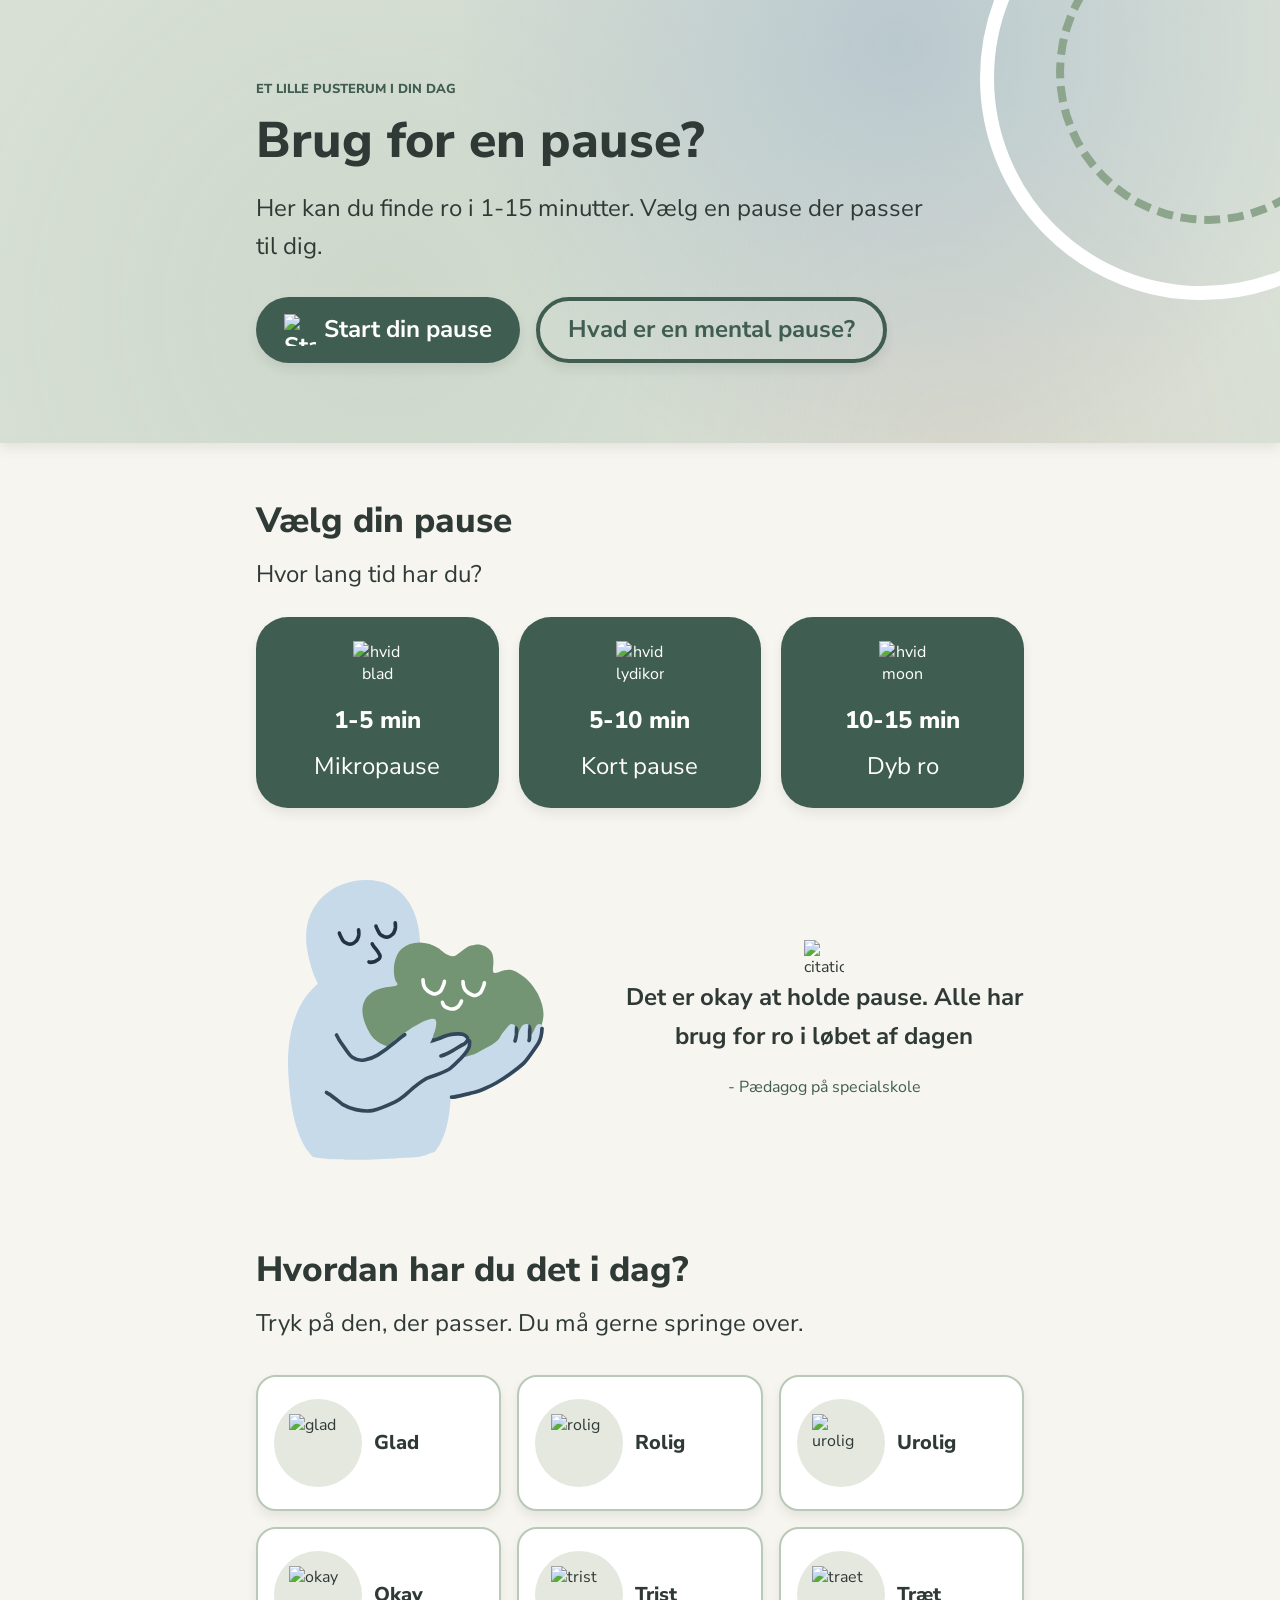
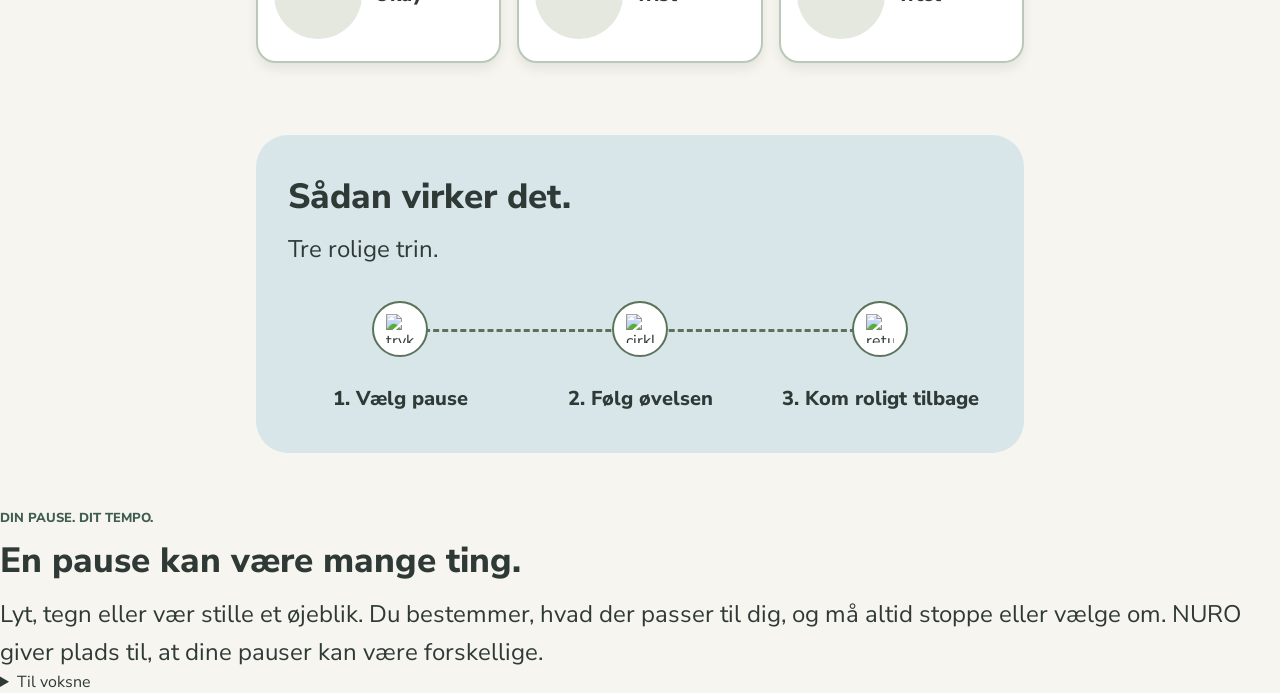
==== forside.html @ b4e73c33 "repository oprettet og tilføjet det jeg har indtil videre - html delen af forsiden, det meste af css" ====
<!DOCTYPE html>
<html lang="da">
<html lang="da">
<head>
    <meta charset="UTF-8">
    <meta name="viewport" content="width=device-width, initial-scale=1.0">
    <title>NURO-Giv hjernen en pause</title>

    <link rel="stylesheet" href="/css/forside.css">

    <link rel="preconnect" href="https://fonts.googleapis.com">
    <link rel="preconnect" href="https://fonts.gstatic.com" crossorigin>
    <link href="https://fonts.googleapis.com/css2?family=Nunito+Sans:ital,opsz,wght@0,6..12,200..1000;1,6..12,200..1000&display=swap" rel="stylesheet">
</head>

<header></header>

<body>
<main>
    <!-- Forside -->
     <section class="forside-sektion" aria-labelledby="forside-overskrift">
        <div class="forside-indhold">
            <p class="overtekst">Et lille pusterum i din dag</p>

            <h1>Brug for en pause?</h1>
            <p>Her kan du finde ro i 1-15 minutter. Vælg en pause der passer til dig.</p>
        
            <div class="forside-knapper">
                <a href="/pauser.html" class="start-pause-knap">
                    <img src="/img/ikoner/playknap-hvid.svg" alt="Start pause" class="play-knap">
                    Start din pause</a>
                
                <a href="/pauser.html" class="mental-pause-knap">Hvad er en mental pause?</a>
            </div>
        </div>
    </section>
    

     <!-- Pausevalg -->
    <section class="pauser-sektion" aria-labelledby="pauser-overskrift">
        <div class="pauser-indhold">
            <h2>Vælg din pause</h2>
            <p>Hvor lang tid har du?</p>

            <ul class="pauser-kort" role="list">
                <li>
                    <a href="/pauser.html" class="pause-minutter">
                    <img src="/img/ikoner/bladhvid.svg" alt="hvid blad" class="pause-ikon">
                    <span class="pause-tid">1-5 min</span>
                    <span class="pause-navn">Mikropause</span>
                </a>
                </li>

                <li>
                    <a href="/pauser.html" class="pause-minutter">
                    <img src="/img/ikoner/lydhvid.svg" alt="hvid lydikon" class="pause-ikon">
                    <span class="pause-tid">5-10 min</span>
                    <span class="pause-navn">Kort pause</span> 
                </a>
                </li>

                <li>
                    <a href="/pauser.html" class="pause-minutter">
                    <img src="/img/ikoner/moonhvid.svg" alt="hvid moon" class="pause-ikon">
                    <span class="pause-tid">10-15 min</span>
                    <span class="pause-navn">Dyb ro</span>
                </a>
                </li>
            </ul>
        </div>
    </section>


    <!-- Citat -->
    <aside class="citat-sektion" aria-label="Citat">
        <div class="citat-indhold">
            <img src="/img/figur.svg" alt="Blå figur" class="citat-billede">
        
            <div class="citat-tekst-indhold">
                <img src="/img/ikoner/citationstegn.svg" alt="citationstegn" class="citat-ikon">
        
                <blockquote>
                    <p class="citat-tekst">Det er okay at holde pause.
                    Alle har brug for ro i løbet af dagen</p>
                </blockquote>
                <p class="citat-person">- Pædagog på specialskole</p>
            </div>
        </div>
    </aside>


    <!-- Følelsesvælger -->
    <section class="stemning-sektion" aria-labelledby="stemning-overskrift">
        <h2 id="stemning-overskrift">Hvordan har du det i dag?
        </h2>
        <p id="stemning-help">Tryk på den, der passer. Du må gerne springe over.</p>

            <!--skjulte radio knapper til at vælge kun én ting ad gangen -->

            <!-- fieldset og legenend---- -->
        <fieldset class="stemninger" aria-describedby="stemning-help">
            <legend class="skjult">Vælg din stemning</legend>
        
            <input type="radio" name="stemning" id="glad" class="skjult-radio">
            <label for="glad" class="stemnings-knapper">
                <span class="ikon-cirkel"><img src="/img/ikoner/glad.svg" alt="glad"></span>
                <span class="stemning-tekst">Glad</span>

                <span class="stemning-check" aria-hidden="true">✓</span>
                <!-- ✓✓✓✓✓✓✓check check check✓✓✓✓✓✓✓✓ -->
            </label>

            <input type="radio" name="stemning" id="rolig" class="skjult-radio">
            <label for="rolig" class="stemnings-knapper">
                <span class="ikon-cirkel"><img src="/img/ikoner/rolig.svg" alt="rolig"></span>
                <span class="stemning-tekst">Rolig</span>
                <span class="stemning-check" aria-hidden="true">✓</span>
            </label>
      
            <input type="radio" name="stemning" id="urolig" class="skjult-radio">
            <label for="urolig" class="stemnings-knapper">
                <span class="ikon-cirkel"><img src="/img/ikoner/urolig.svg" alt="urolig"></span>
                <span class="stemning-tekst">Urolig</span>
                <span class="stemning-check" aria-hidden="true">✓</span>
            </label>

            <input type="radio" name="stemning" id="okay" class="skjult-radio">
            <label for="okay" class="stemnings-knapper">
                <span class="ikon-cirkel"><img src="/img/ikoner/okay.svg" alt="okay"></span>
                <span class="stemning-tekst">Okay</span>
                <span class="stemning-check" aria-hidden="true">✓</span>
            </label>

            <input type="radio" name="stemning" id="trist" class="skjult-radio">
            <label for="trist" class="stemnings-knapper">
                <span class="ikon-cirkel"><img src="/img/ikoner/trist.svg" alt="trist"></span>
                <span class="stemning-tekst">Trist</span>
                <span class="stemning-check" aria-hidden="true">✓</span>
            </label>

            <input type="radio" name="stemning" id="traet" class="skjult-radio">
            <label for="traet" class="stemnings-knapper">
                <span class="ikon-cirkel"><img src="/img/ikoner/tireeed.svg" alt="traet"></span>
                <span class="stemning-tekst">Træt</span>
                <span class="stemning-check" aria-hidden="true">✓</span>
            </label>
        </fieldset>

        <!-- Forslags boks der popper frem -->
        <aside class="forslag" aria-labelledby="forslag-overskrift">
            <div class="forslag-indhold">
                <h3 class="forslag-label">FORSLAG TIL DIG</h3>
                <p class="forslag-tekst">Når man er <strong>urolig</strong>, kan det hjælpe at trække vejret roligt.</p>
            </div>

            <a href="/pauser.html" class="forslag-knap">Prøv vejrtrækning</a>
        </aside>
    </section>


    <!-- Sådan virker det -->
    <section class="trin-sektion" aria-labelledby="trin-overskrift"> 
        <div class="trin-indhold">
            <h2>Sådan virker det.</h2>
            <p>Tre rolige trin.</p>

            <ol class="trin-kort" role="list">
                <li class="trin">
                    <span class="trin-cirkel">
                        <img src="/img/ikoner/tryk.svg" alt="tryk">
                    </span>
                    <span class="trin-tekst">
                        <span class="trin-nummer" aria-hidden="true">1.</span> Vælg pause
                    </span>
                </li>

                <li class="trin">
                    <span span class="trin-cirkel">
                        <img src="/img/ikoner/cirkler.svg" alt="cirkler">
                    </span>
                    <span class="trin-tekst"><span
                        span class="trin-nummer">2.</span> Følg øvelsen
                    </span>

                </li>

                <li class="trin">
                    <span class="trin-cirkel">
                        <img src="/img/ikoner/retur.svg" alt="retur">
                    </span>
                    <span class="trin-tekst">
                        <span class="trin-nummer">3.</span> Kom roligt tilbage
                    </span>
                </li>
            </ol>
        </div> 
    </section>


    <!-- Om NURO -->
    <section class="om-nuro-sektion">
        <div class="om-nuro-indhold">
            <p class="overtekst">Din pause. Dit tempo.</p>

            <h2>En pause kan være mange ting.</h2>
            <p>Lyt, tegn eller vær stille et øjeblik. Du bestemmer, hvad der passer til dig, og må altid stoppe eller vælge om. NURO giver plads til, at dine pauser kan være forskellige.</p>

            <!-- bruger detals tag til at åbne til "de voksne" afsnit-->
            <details class="til-voksne">
                <summary>Til voksne</summary>
                <p> NURO er tænkt som et pædagogisk redskab til små pauser i skoledagen. Giv eleven tid til at vælge, og tilbyd hjælp, hvis der er brug for det. Pausen kan tilpasses sammen med en voksen.</p>
            </details>
        </div>
    </section>
</main>


<footer></footer>


</body>
</html>
---- css/forside.css ----
/* mobile first approach */
/* https://getbootstrap.com/docs/5.3/layout/breakpoints/ = 768px som standardværdi
--> 768px=48rem */
*{
    box-sizing: border-box;
    margin: 0;
}
body{
    font-family: "nunito sans", sans-serif;
    background-color: #F7F5F0;
    color: #2F3A36;
}


/* HEADER */


/* generel styling */
h1{
  margin-bottom: 1rem;
  font-size: 40px;
  font-weight: 800;
  line-height: 1.25;
}
h2{
  font-size: 30px;
  font-weight: 800;
  margin-bottom: 0.75rem;
  line-height: 1.25;
}
h3{
  font-size: 20px;
  line-height: 1.4;
}
p{
  font-size: 20px;
  line-height: 1.6;
}
img{
  display: block;
  max-width: 100%;
  height: auto;
}
a{
  text-decoration: none;
}
/* synlig markering med tastatur */
a:focus-visible{
  outline: 0.25rem solid #2F3A36;
  outline-offset: 0.25rem;
}
.overtekst{
  font-size: 13px;
  font-weight: 800;
  line-height: 1.4;
  text-transform: uppercase;
  color: #3F5D51;
  margin-bottom: 0.75rem;
}
@media screen and (min-width:769px){
  h1{
    font-size: 50px;
  }
  h2{
    font-size: 35px;
  }
  p{
    font-size: 24px;
  }
}
/* Startside START */
.forside-sektion{
  position: relative;
  overflow: hidden;
  padding: 6rem 1.5rem;
  background:
  radial-gradient(circle at 70% 10%, #a3b8c996 0px, transparent 450px),
  radial-gradient(circle at 30% 70%, #b8c9b860 0px, transparent 500px),
  radial-gradient(circle at 75% 100%, #d9cfc07c 0px, transparent 350px),
  #b8c9b87a;
  box-shadow: 0 6px 12px rgba(0, 0, 0, 0.075);
}
/* bruger ::before og ::after til cirklerne på startsiden */
.forside-sektion::before{
  content: "";
  /* tom pseudo-element tegner cirklerne bag indhold */
  position: absolute;
  z-index: 0;
  /* noter */
  width: 18.75rem;
  height: 18.75rem;
  top: -7.5rem;
  right: -7.5rem;
  border: 0.9rem solid white;
  border-radius: 50%;
  pointer-events: none;
  /* skal ikke ligne at man kan trykke på den */
}
.forside-sektion::after{
  content: "";
  position: absolute;
  z-index: 0;
  width: 12.5rem;
  height: 12.5rem;
  top: -4.6rem;
  right: -4.6rem;
  border: 0.5rem dashed #8DA58D;
  border-radius: 50%;
  pointer-events: none;
}

.forside-indhold{
  width: 100%;
  position: relative;
  z-index: 1;
  max-width: 48rem;
  margin: 0 auto;
}
.forside-indhold > h1 + p{
  max-width: 42rem;
  margin-bottom: 2rem;
}
.forside-knapper{
  display: flex;
  flex-wrap: wrap;
  gap: 1rem;
}
.start-pause-knap, .mental-pause-knap{
  display: flex;
  align-items: center;
  justify-content: center;
  gap: 0.5rem;
  width: 100%;
  min-height: 3.5rem;
  padding: 0.75rem 1.25rem;
  border-radius: 3rem;
  font-size: 22px;
  font-weight: 700;
  line-height: 1.4;
  text-align: center;
  box-shadow: 0 6px 12px rgba(0, 0, 0, 0.075);
}
.start-pause-knap{
  background-color: #3F5D51;
  color: white;
}
.start-pause-knap:hover{
  background-color: #2F3A36;
}
.mental-pause-knap{
  background-color: transparent;
  color: #3F5D51;
  border: 4px solid #3F5D51;
}
.mental-pause-knap:hover{
  background-color: #2F3A36;
  color: white;
}
.play-knap{
  flex-shrink: 0;
  /* kommentar */
  width: 2rem;
  height: 2rem;
}

@media screen and (min-width: 769px){
  .forside-sektion{
    padding: 5rem 3rem;
  }
  .forside-sektion::before{
    width: 26rem;
    height: 26rem;
    top: -9rem;
    right: -9rem;
  }
  .forside-sektion::after{
    width: 18rem;
    height: 18rem;
    top: -5rem;
    right: -5rem;
  }
  .forside-indhold > h1 + p{
    font-size: 24px;
  }
  .start-pause-knap, .mental-pause-knap{
    width: auto;
    min-height: 3.75rem;
    padding: 0.75rem 1.75rem;
    font-size: 24px;
  }
}
/* Startside SLUT */

/* Pausevalg START */
.pauser-sektion{
  padding: 2.5rem 1.5rem;
}
.pauser-indhold{
  width: 100%;
  max-width: 48rem;
  margin: 0 auto;
}
.pauser-indhold > p{
  margin-bottom: 1.5rem;
}
.pauser-kort{
  display: grid;
  grid-template-columns: repeat(3, minmax(0, 1fr));
  gap: 0.5rem;
  padding: 0;
  list-style: none;
}
.pauser-kort > li{
  min-width: 0;
}
.pause-minutter{
  display: flex;
  flex-direction: column;
  align-items: center;
  justify-content: center;
  min-height: 10.5rem;
  height: 100%;
  padding: 1.25rem 0.5rem;
  background-color: #3F5D51;
  color: white;
  border-radius: 1.5rem;
  text-align: center;
  box-shadow: 0 6px 12px rgba(0, 0, 0, 0.075);
}
.pause-minutter:hover{
  background-color: #2F3A36;
}
.pause-ikon{
  width: 2.5rem;
  height: 2.5rem;
  margin-bottom: 1rem;
  object-fit: contain;
}
.pause-tid{
  font-size: 20px;
  font-weight: 800;
  line-height: 1.3;
}
.pause-navn{
  margin-top: 0.75rem;
  font-size: 20px;
  line-height: 1.5;
}
@media screen and (min-width: 769px){
  .pauser-sektion{
    padding: 3.5rem 3rem 2rem;
  }
  .pauser-kort{
    gap: 1.25rem;
  }
  .pause-minutter{
    min-height: 11.5rem;
    padding: 1.5rem;
    border-radius: 2rem;
  }
  .pause-ikon{
    width: 3rem;
    height: 3rem;
  }
  .pause-tid{
    font-size: 24px;
  }
  .pause-navn{
    font-size: 24px;
  }
}
/* Pausevalg SLUT */

/* Citat START */
.citat-indhold{
  display: grid;
  grid-template-columns: minmax(0, 1fr);
  align-items: center;
  gap: 2rem;
  width: 100%;
  max-width: 48rem;
  margin: 0 auto;
}
.citat-billede{
  width: 100%;
  max-width: 13rem;
  height: auto;
  margin: 0 auto;
}
.citat-tekst-indhold{
  width: 100%;
  text-align: center;
  max-width: 30rem;
  margin: 0 auto;
}
.citat-ikon{
  width: 2.5rem;
  height: auto;
  margin: 0 auto;
}
.citat-sektion blockquote{
  margin: 0;
  padding: 0;
}
.citat-tekst{
  font-size: 20px;
  font-weight: 700;
  line-height: 1.6;
}
.citat-person{
  margin-top: 1.25rem;
  font-size: 16px;
  font-weight: 400;
  line-height: 1.6;
  color: #3F5D51;
}
@media screen and (min-width: 769px){
  .citat-sektion{
    padding: 2.5rem 3rem;
  }
  .citat-indhold{
    grid-template-columns: minmax(0, 1fr) minmax(0, 1.25fr);
    gap: 3rem;
  }
  .citat-billede{
    max-width: 16rem;
  }
  .citat-tekst{
    font-size: 24px;
  }
}
/* Citat SLUT */

/* Følelsesvælger START */
.stemning-sektion{
  width: 100%;
  max-width: 48rem;
  margin: 0 auto;
  padding: 2.5rem 1.5rem;
}
.stemning-sektion > p{
  margin-bottom: 2rem;
}
.stemninger{
  position: relative;
  display: grid;
  grid-template-columns: repeat(2, minmax(0, 1fr));
  gap: 0.75rem;
  min-width: 0;
  padding: 0;
  margin: 0;
  border: none;
}
.skjult, .skjult-radio{
  position: absolute;
  width: 0.05rem;
  height: 0.05rem;
  padding: 0;
  margin: -0.05rem;
  overflow: hidden;
  clip-path: inset(50%);
  /* den klipper 50% ind fra hver kant så det bliver skjult*/
  white-space: nowrap;
  /* gør sådan at der er ingen linjeskift*/
  border: none;
}
.stemnings-knapper{
  position: relative;
  display: flex;
  flex-direction: row;
  align-items: center;
  justify-content: flex-start;
  gap: 0.5rem;
  min-width: 0;
  min-height: 5rem;
  padding: 0.75rem 0.6rem;
  background-color: white;
  border: 0.15rem solid #B8C9B8;
  border-radius: 1.25rem;
  box-shadow: 0 6px 12px rgba(0, 0, 0, 0.075);
  cursor: pointer;
}
.stemnings-knapper:hover{
  border-color:#3F5D51;
  background-color: #EAF1EA;
}
.ikon-cirkel{
  display: flex;
  align-items: center;
  justify-content: center;
  flex-shrink: 0;
  width: 5rem;
  height: 5rem;
  background-color: #E4E8DF;
  border-radius: 50%;
}
.ikon-cirkel img{
  width: 65%;
  height: 65%;
  object-fit: contain;
}
.stemning-tekst{
  min-width: 0;
  font-size: 20px;
  font-weight: 800;
  line-height: 1.5;
}
.stemning-check{
  position: absolute;
  top: 0.5rem;
  right: 0.5rem;
  display: none;
  align-items: center;
  justify-content: center;
  width: 2rem;
  height: 2rem;
  background-color: #3F5D51;
  color: white;
  border-radius: 50%;
  font-size: 16px;
  font-weight: 800;
  line-height: 1;
}
/* vælger den der står lige efter */
.skjult-radio:checked + .stemnings-knapper{
  background-color: #bbccbb;
  border-color: #3F5D51;
  border-width: 3px;
}
.skjult-radio:checked + .stemnings-knapper .stemning-check{
  display: flex;
}
.skjult-radio:checked + .stemnings-knapper .ikon-cirkel{
  background-color: white;
}
/* og med tastatur */
.skjult-radio:focus-visible + .stemnings-knapper{
  outline: 0.25rem solid #3F5D51;
  outline-offset: 0.25rem;
}
/* forslag der popper op */
.forslag{
  display: none;
  flex-direction: column;
  align-items: stretch;
  gap: 1rem;
  margin-top: 1.5rem;
  padding: 2rem 1.5rem;
  background-color: #E4E8DF;
  border: 0.25rem solid #B8C9B8;
  border-radius: 35px;
  box-shadow: 0 6px 12px rgba(0, 0, 0, 0.075);
}
.forslag-indhold{
  min-height: 0;
}
/* bruger :has :checked her som undersøger om en radioknap er valgt */
.stemning-sektion:has(.skjult-radio:checked) .forslag{
  display: flex;
  animation: pop-op 0.5s;
  /* https://developer.mozilla.org/en-US/docs/Web/CSS/Guides/Animations/Using */
}
.forslag-label{
  color: #3F5D51;
  font-weight: 800;
  margin-bottom: 0.6rem;
}
.forslag-knap{
  display: flex;
  align-items: center;
  justify-content: center;
  width: 100%;
  padding: 0.75rem 1.25rem;
  min-height: 3.5rem;
  background-color: #3F5D51;
  color: white;
  border-radius: 3rem;
  font-size: 20px;
  font-weight: 700;
  line-height: 1.4;
  text-align: center;
  box-shadow: 0 6px 12px rgba(0, 0, 0, 0.075);
}
.forslag-knap:hover {
  background-color: #2F3A36;
}
@media screen and (min-width: 769px){
  .stemning-sektion{
    max-width: 54rem;
    /* 3rem til venstre + 48rem indhold + 3rem til højre=54 */
    padding: 3rem;
  }
  .stemninger{
    grid-template-columns: repeat(3, minmax(0, 1fr));
    gap: 1rem;
  }
  .stemnings-knapper{
    min-height: 8.5rem;
    padding: 1rem;
    gap: 0.75rem;
  }
  .ikon-cirkel{
    width: 5.5rem;
    height: 5.5rem;
  }
  .forslag{
    flex-direction: row;
    flex-wrap: wrap;
    align-items: center;
    justify-content: space-between;
    padding: 2rem 2rem;
    gap: 1.5rem;
  }
  .forslag-indhold{
    flex: 1 1 20rem;
  }
  .forslag-knap{
    width: auto;
    padding: 0.75rem 1.5rem;
  }
}
/* Følelsesvælger SLUT */


/* Sådan virker det START */
.trin-sektion{
  padding: 2.5rem 1.5rem;
}
.trin-indhold{
  width: 100%;
  max-width: 48rem;
  margin: 0 auto;
  padding: 2rem 1rem;
  background-color: #D8E5E9;
  border-radius: 1.5rem;
}
.trin-indhold > p{
  margin-bottom: 2rem;
}
.trin-kort{
  position:relative;
  display: grid;
  grid-template-columns: repeat(3, minmax(0, 1fr));
  gap: 0.5rem;
  padding: 0;
  list-style: none;
}
.trin{
  position: relative;
  display:flex;
  flex-direction: column;
  align-items: center;
  gap: 0.75rem;
  min-width: 0;
  text-align: center;
}
.trin-cirkel{
  position: relative;
  z-index: 1;
  display: flex;
  align-items: center;
  justify-content: center;
  flex-shrink: 0;
  width: 3.5rem;
  height: 3.5rem;
  margin-bottom: 0.75rem;
  background-color: white;
  border: 2px solid #5A745A;
  border-radius: 50%;
}
.trin-cirkel img{
  width: 55%;
  height: 55%;
  object-fit: contain;
}
.trin-tekst{
  font-size: 20px;
  font-weight: 800;
  line-height: 1.4;
}
.trin-kort::before{
  content: "";
  position: absolute;
  top: 1.75rem;
  left: 18%;
  right: 18%;
  border-top: 0.2rem dashed #5A745A;
  pointer-events: none;
  }
@media screen and (min-width: 769px){
  .trin-sektion{
      padding: 1.5rem 3rem 3.5rem;
    }
  .trin-indhold{
    padding: 2.5rem 2rem;
    border-radius: 2rem;
  }
  .trin-kort{
    gap: 1rem;
  }
  .trin{
    gap: 1rem;
  }
  .trin-tekst{
    font-size: 20px;
  }
}
/* Sådan virker det SLUT */
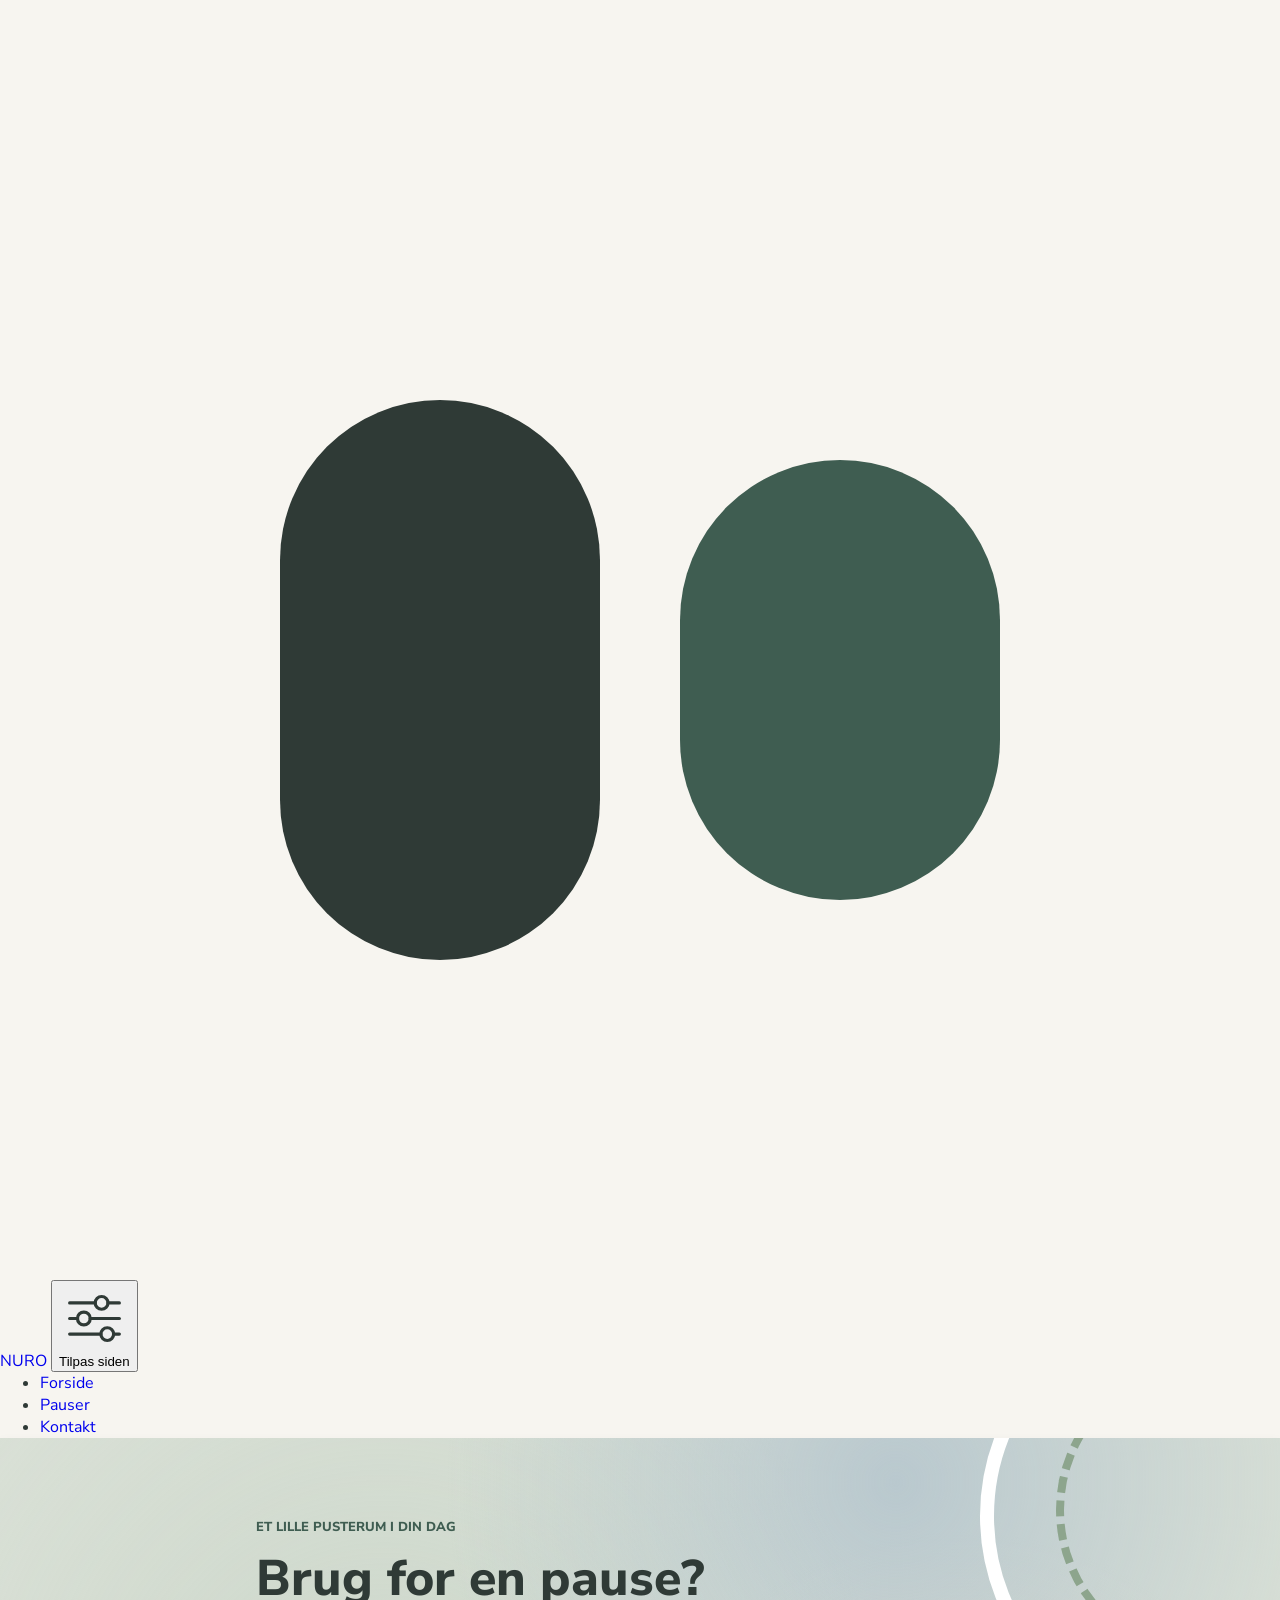
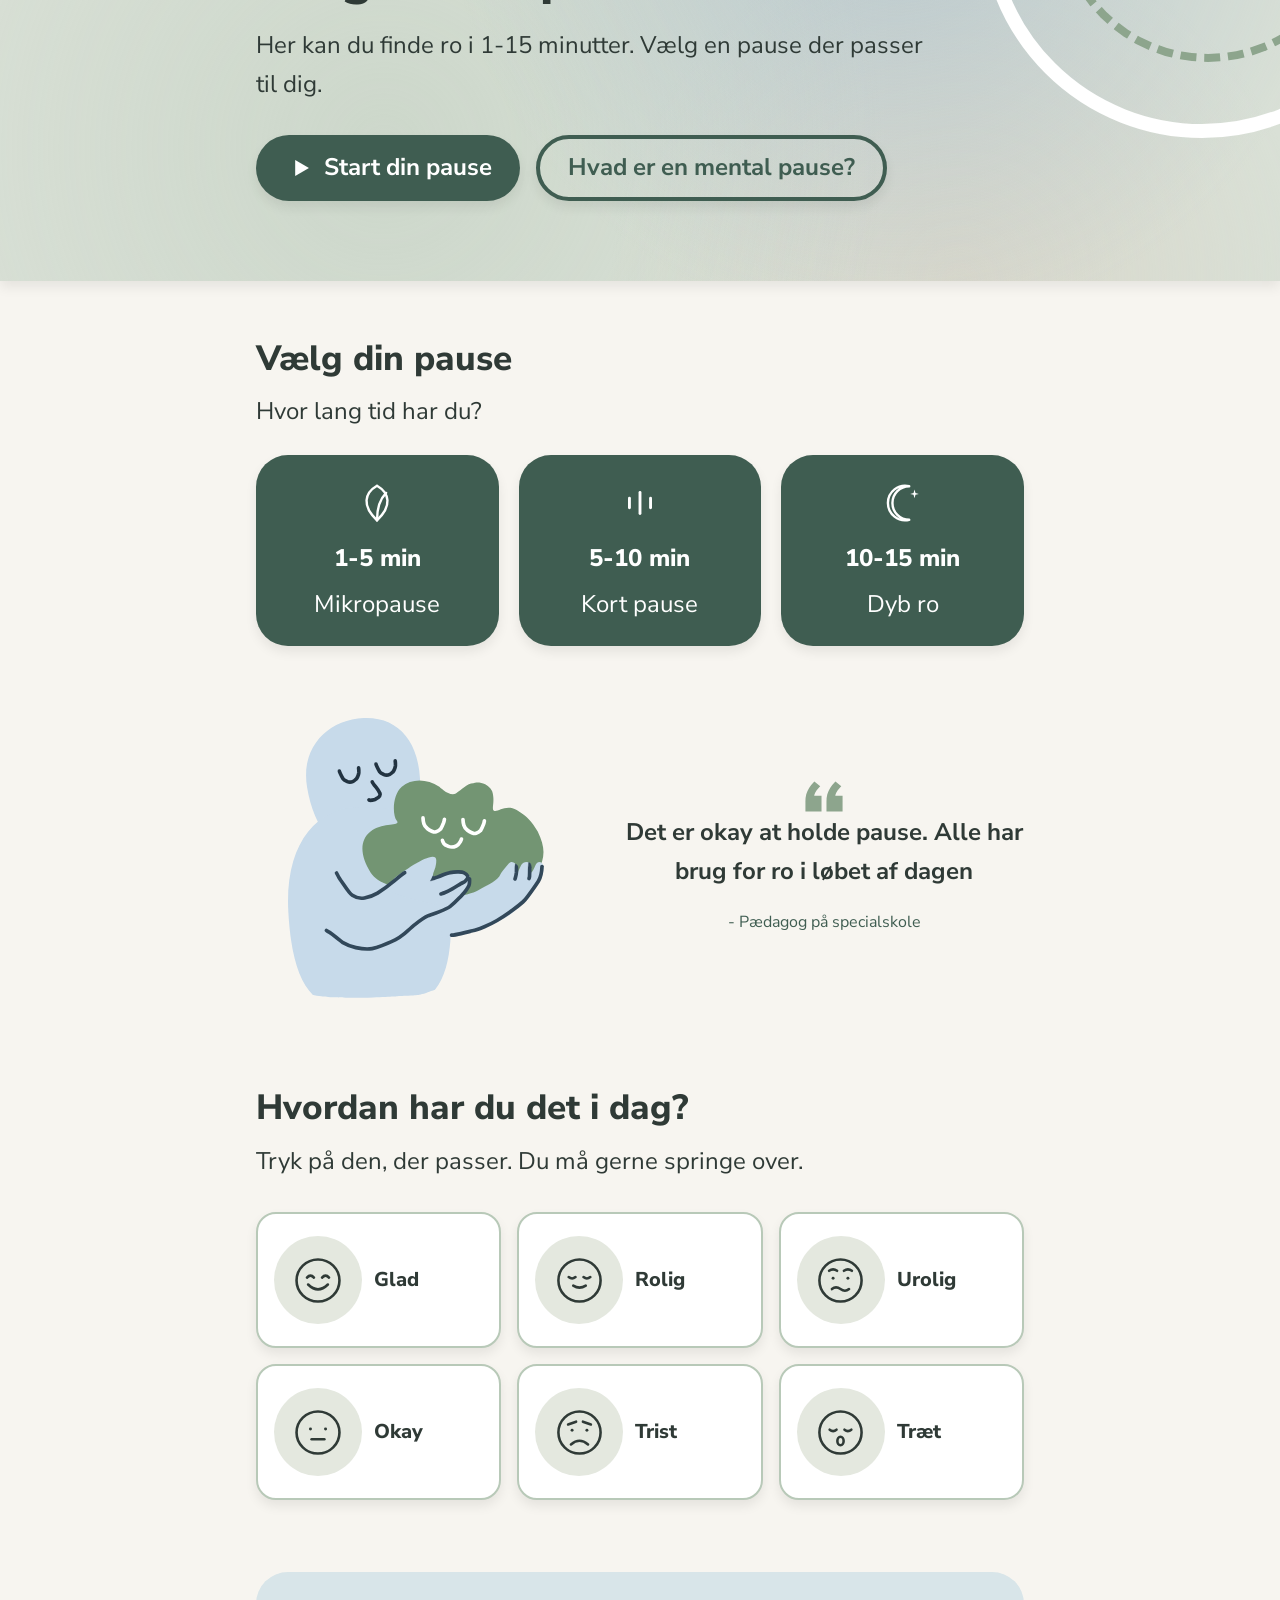
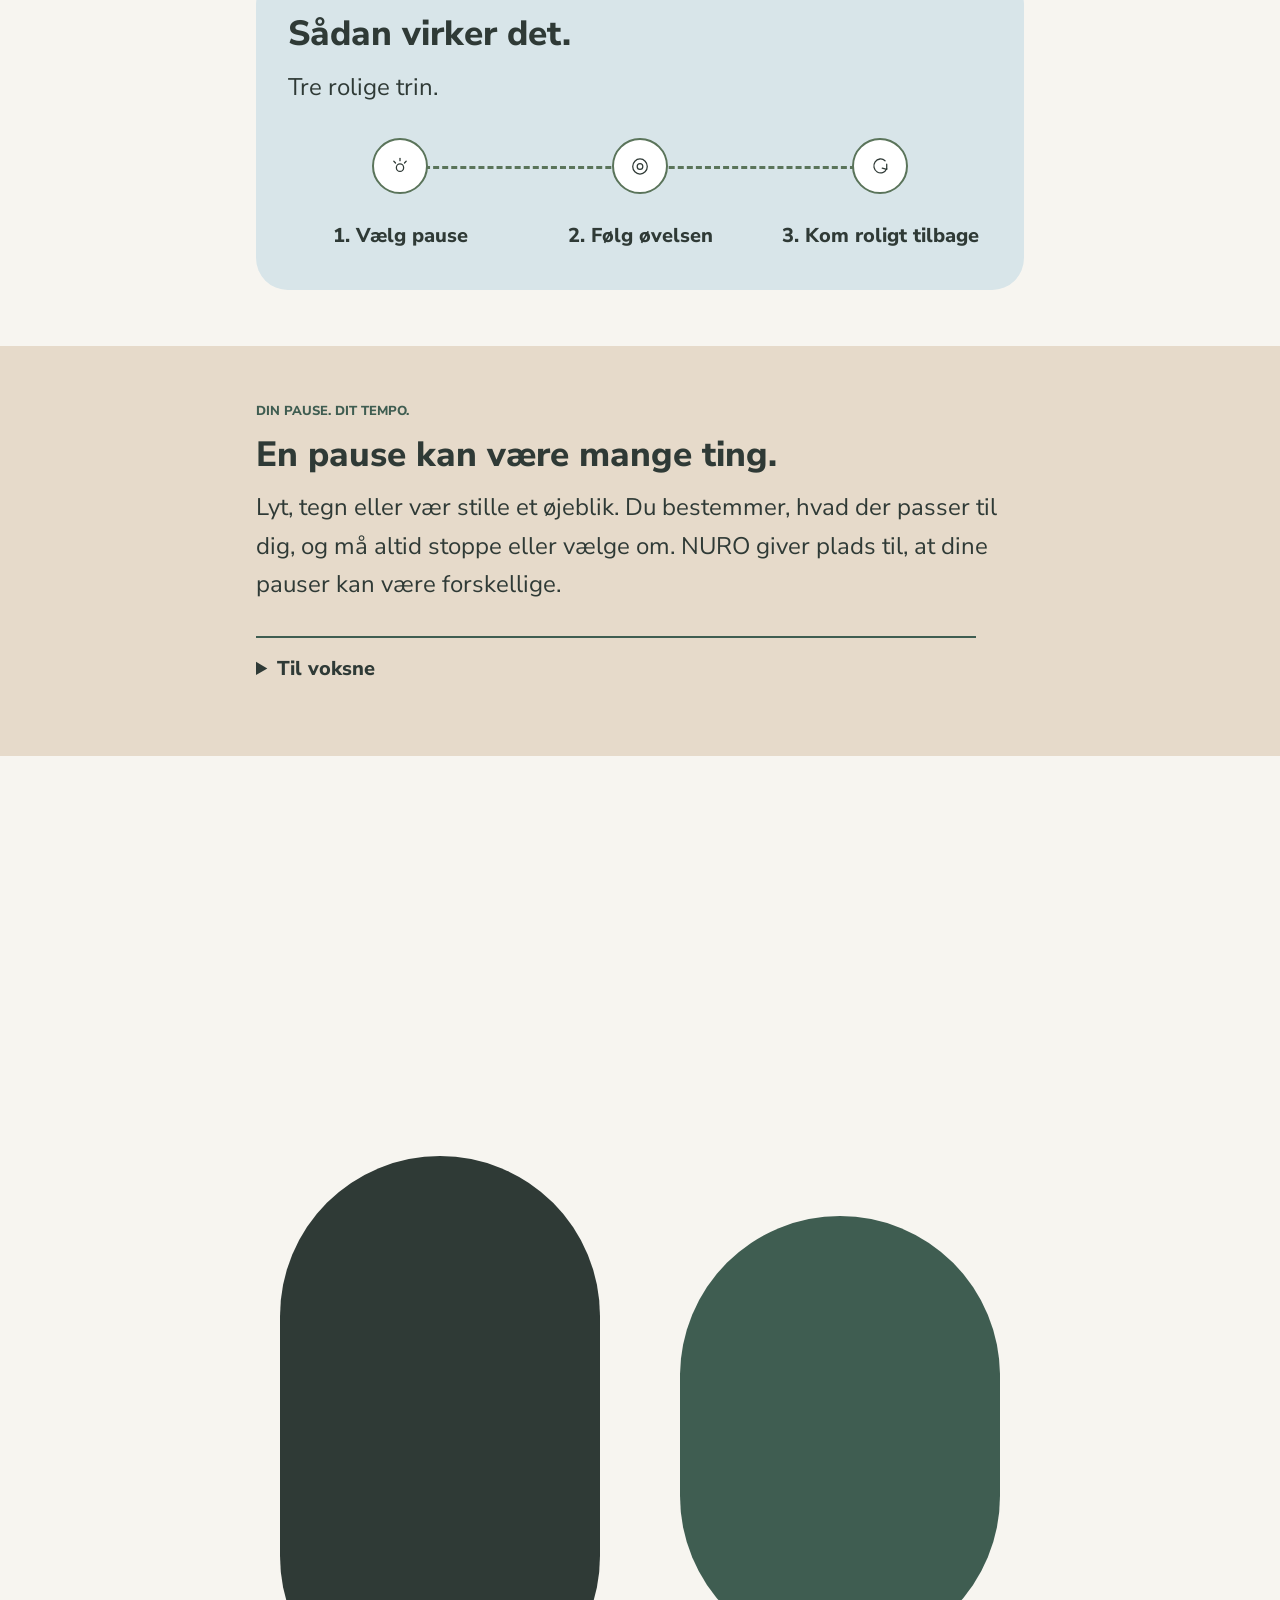
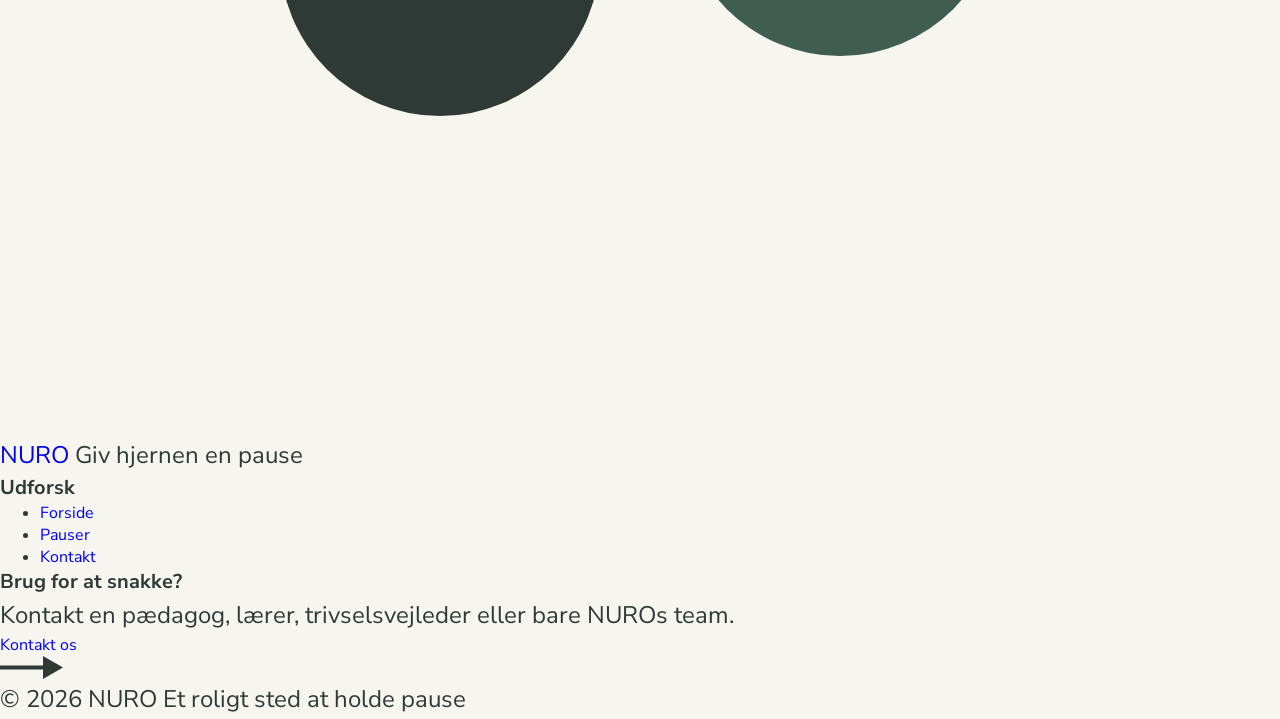
==== commit aae099d7: "header htmml og footer" ====
--- a/forside.html
+++ b/forside.html
@@ -13,7 +13,28 @@
     <link href="https://fonts.googleapis.com/css2?family=Nunito+Sans:ital,opsz,wght@0,6..12,200..1000;1,6..12,200..1000&display=swap" rel="stylesheet">
 </head>
 
-<header></header>
+  <!-- header -->
+    <header class="sideheader">
+    <div class="header-indhold">
+        <a href="/forside.html" class="header-logo">
+            <img src="/img/ikoner/logo.svg" alt="NURO logo">
+            <span>NURO</span>
+        </a>
+
+        <button type="button" class="header-tilpas">
+            <img src="/img/ikoner/tilpas-sliders.svg" alt="Tilpas side knap">
+            <span>Tilpas siden</span>
+        </button>
+    </div>
+
+    <nav class="header-nav" aria-label="Hoved navigation">
+            <ul>
+                <li><a href="/forside.html" aria-current="page">Forside</a></li>
+                <li><a href="/pauser.html">Pauser</a></li>
+                <li><a href="/kontakt.html">Kontakt</a></li>
+            </ul>
+        </nav>
+</header>
 
 <body>
 <main>
@@ -214,9 +235,33 @@
     </section>
 </main>
 
-
-<footer></footer>
-
+<footer class="sidefooter">
+    <p class="footer-nuro">
+        <a href="/forside.html" class="footer-logo">
+            <img src="/img/ikoner/logo.svg" alt="logo">
+            <span>NURO</span>
+        </a>
+        <span class="footer-nuroslogan">Giv hjernen en pause</span>
+    </p>
+
+    <nav class="footer-nav" aria-label="Navigation i footer">
+        <h3>Udforsk</h3>
+        <ul>
+            <li><a href="/forside.html">Forside</a></li>
+            <li><a href="/pauser.html">Pauser</a></li>
+            <li><a href="/kontakt.html">Kontakt</a></li>
+        </ul>
+    </nav>
+    <section class="footer-help">
+        <h3>Brug for at snakke?</h3>
+        <p>Kontakt en pædagog, lærer, trivselsvejleder eller bare NUROs team.</p>
+        <a href="/kontakt.html" class="footer-kontakt">Kontakt os<img src="/img/ikoner/Arrow 2.svg" alt="pil til kontakt"></a>
+    </section>
+    <p class="footer-bund">
+        <span>© 2026 NURO</span>
+        <span>Et roligt sted at holde pause</span>
+    </p>
+</footer>
 
 </body>
 </html>
--- a/css/forside.css
+++ b/css/forside.css
@@ -606,3 +606,43 @@
   }
 }
 /* Sådan virker det SLUT */
+
+
+/* Om NURO START */
+.om-nuro-sektion{
+  padding: 3.5rem 1.5rem;
+  background: #E6DACA;
+}
+.om-nuro-indhold{
+  width: 100%;
+  max-width: 48rem;
+  margin: 0 auto;
+}
+.til-voksne{
+  width: 100%;
+  max-width: 45rem;
+  margin-top: 2rem;
+  border-top: 2px solid #3F5D51;
+}
+.til-voksne summary{
+  padding: 1rem 0;
+  font-size:20px;
+  font-weight: 800;
+  line-height: 1.5;
+}
+.til-voksne summary:hover{
+  color: #3F5D51;
+}
+.til-voksne summary:focus-visible{
+  outline: 2px solid #2F3A36;
+  outline-offset: 0.25rem;
+}
+.til-voksne p{
+  padding-bottom: 1rem;
+}
+@media screen and (min-width: 769px){
+  .om-nuro-sektion{
+    padding: 3.5rem 5rem;
+  }
+}
+/* Om NURO SLUT */
